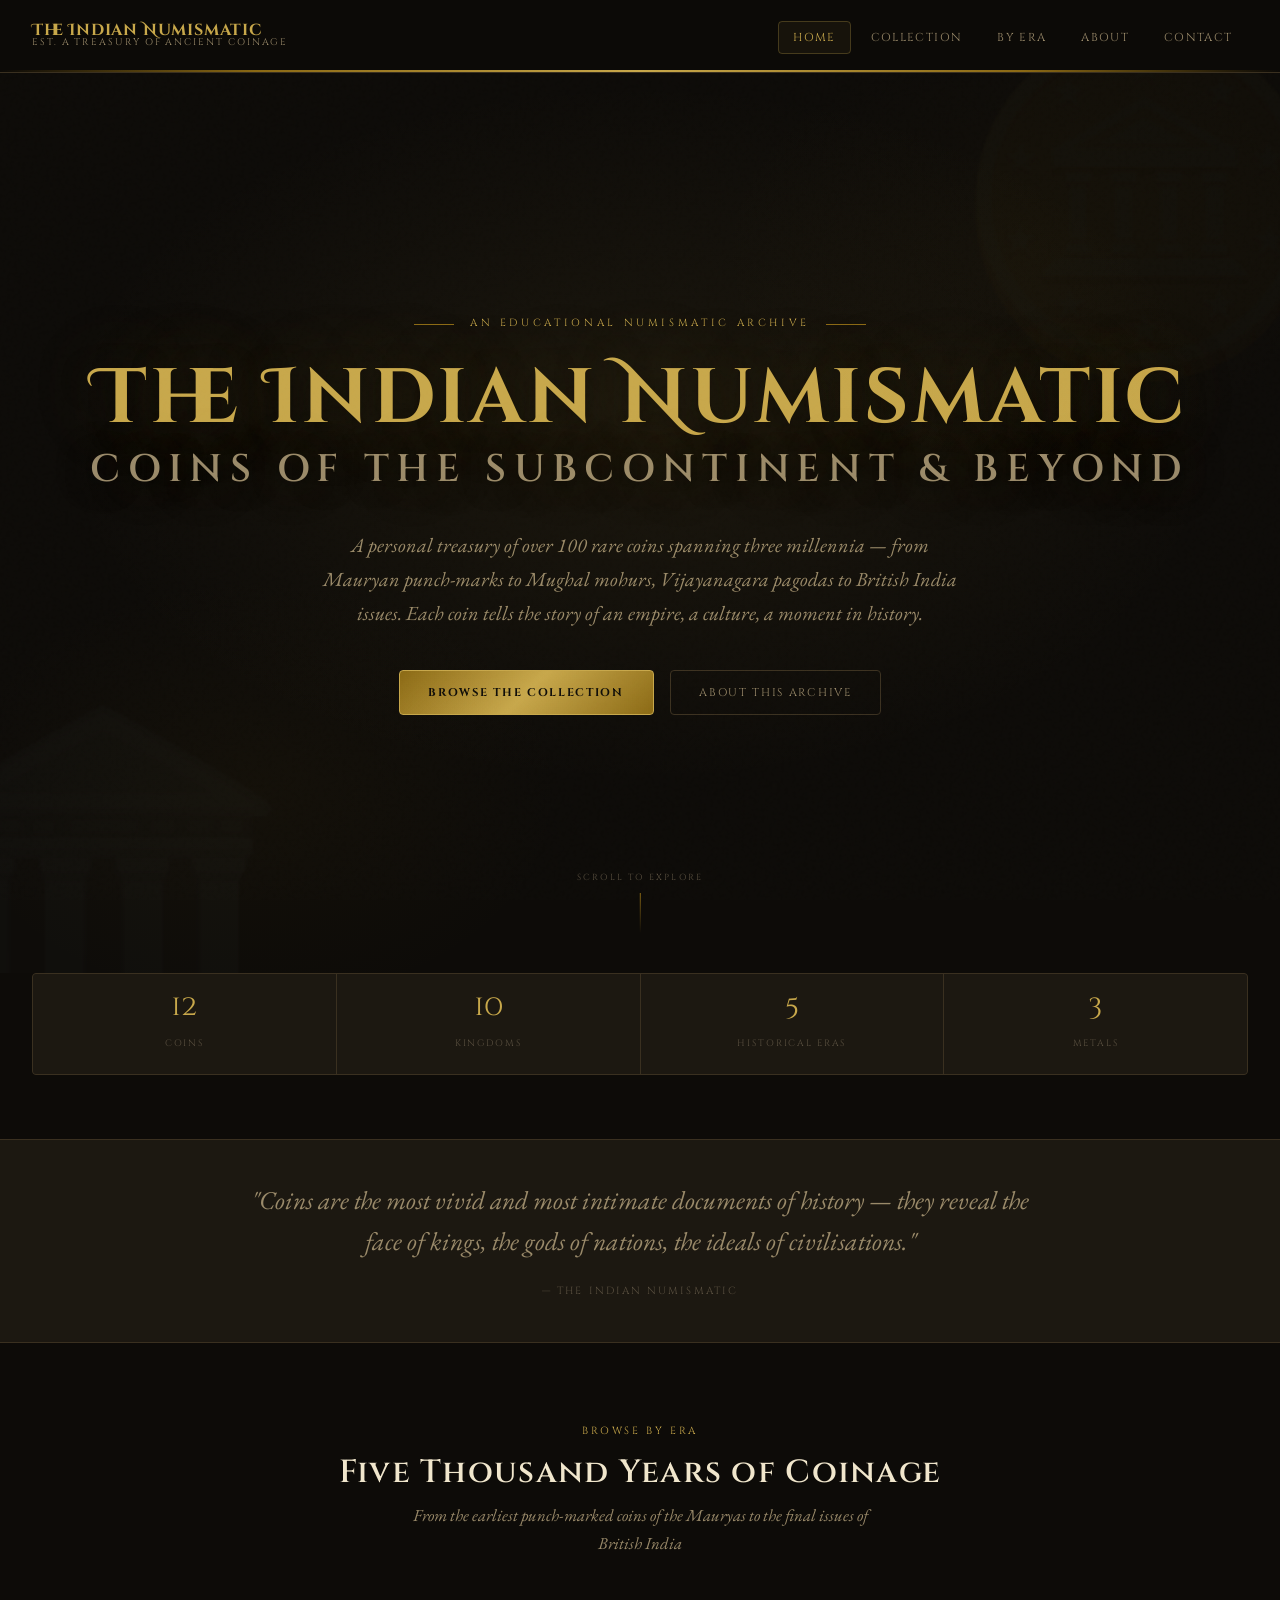
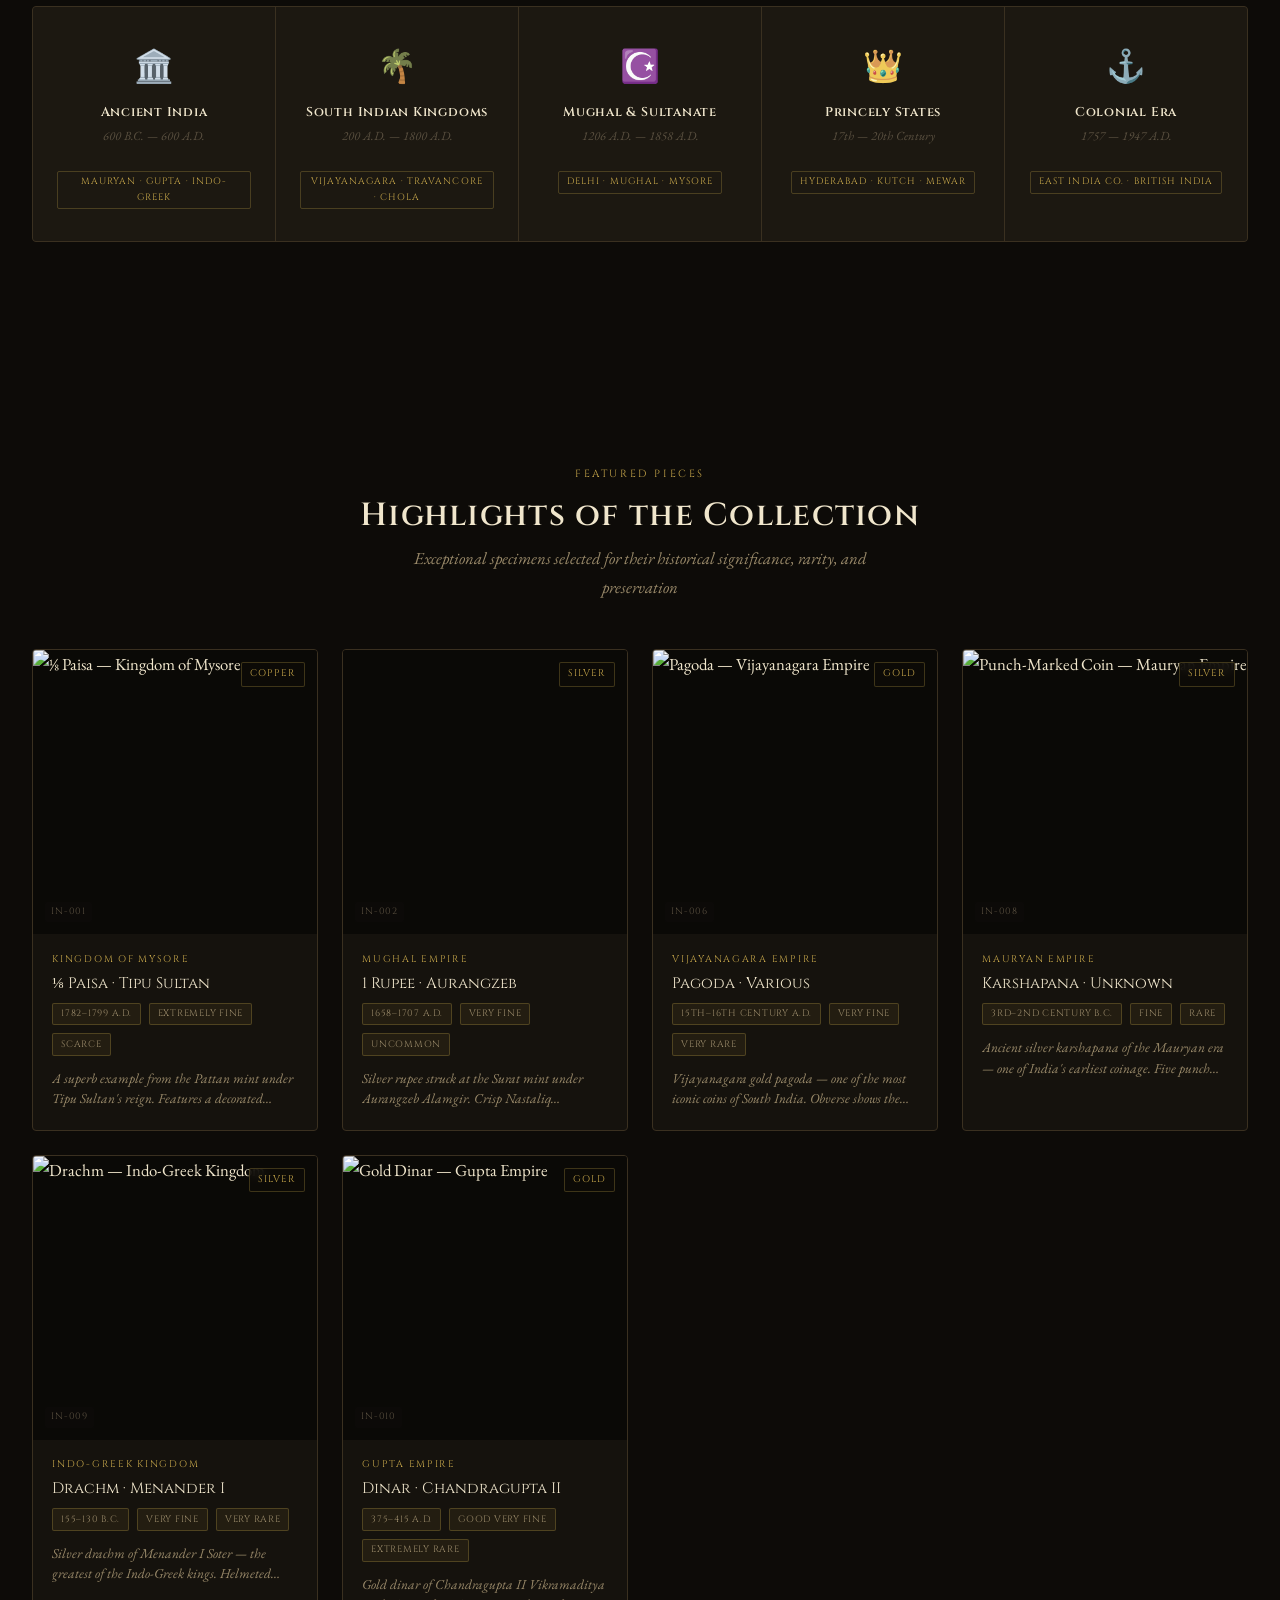
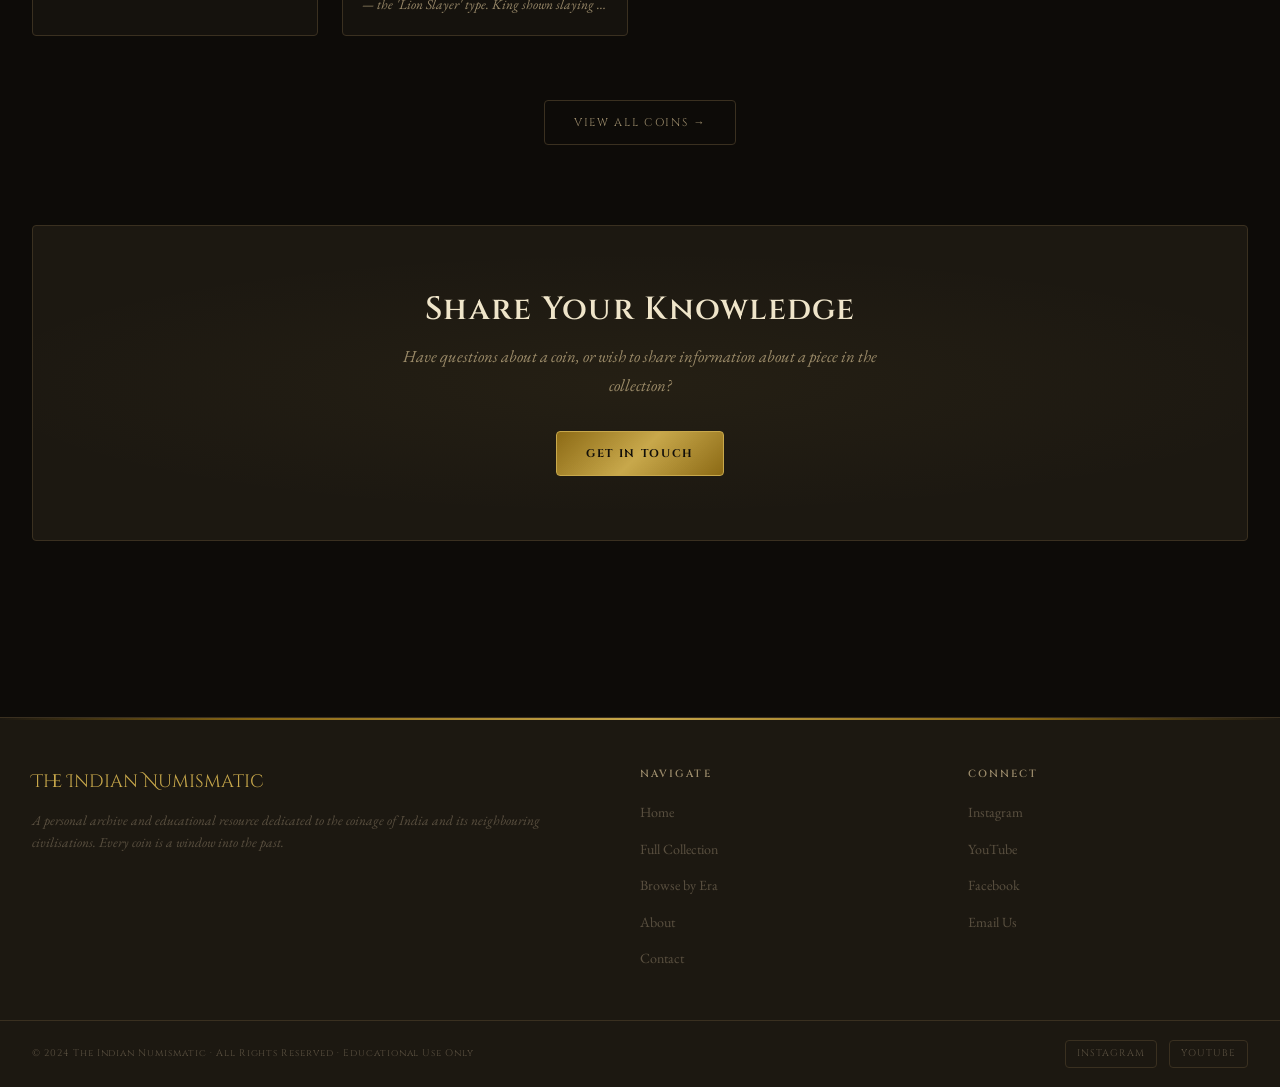
==== index.html @ 9e0f8658 "Add files via upload" ====
<!DOCTYPE html>
<html lang="en">
<head>
  <meta charset="UTF-8">
  <meta name="viewport" content="width=device-width, initial-scale=1.0">
  <title>The Indian Numismatic — A Treasury of Ancient Coins</title>
  <meta name="description" content="An educational archive of over 100 rare and historical coins from India and beyond — spanning Ancient, Medieval and Colonial eras.">
  <link rel="preconnect" href="https://fonts.googleapis.com">
  <link rel="preconnect" href="https://fonts.gstatic.com" crossorigin>
  <link rel="stylesheet" href="style.css">
  <style>
    /* ── Hero ── */
    .hero {
      min-height: 100vh;
      display: flex;
      flex-direction: column;
      align-items: center;
      justify-content: center;
      text-align: center;
      padding: 5rem 2rem 6rem;
      position: relative;
      overflow: hidden;
    }

    .hero-bg {
      position: absolute;
      inset: 0;
      background:
        radial-gradient(ellipse 70% 60% at 50% 40%, rgba(200,168,75,0.07) 0%, transparent 65%),
        radial-gradient(ellipse 40% 40% at 20% 80%, rgba(139,105,20,0.05) 0%, transparent 60%),
        radial-gradient(ellipse 40% 40% at 80% 20%, rgba(139,105,20,0.04) 0%, transparent 60%);
      pointer-events: none;
    }

    .hero-ornament {
      font-size: 3rem;
      margin-bottom: 1.5rem;
      opacity: 0.4;
      animation: glow-pulse 4s ease infinite;
    }

    .hero-eyebrow {
      font-family: 'Cinzel', serif;
      font-size: 0.65rem;
      letter-spacing: 0.35em;
      text-transform: uppercase;
      color: var(--gold);
      margin-bottom: 1.5rem;
      display: flex;
      align-items: center;
      gap: 1rem;
    }

    .hero-eyebrow::before, .hero-eyebrow::after {
      content: '';
      width: 40px;
      height: 1px;
      background: var(--gold-dark);
    }

    .hero h1 {
      font-family: 'Cinzel Decorative', serif;
      font-size: clamp(2.4rem, 6vw, 5rem);
      color: var(--gold);
      text-shadow: 0 0 80px rgba(200,168,75,0.25), 0 4px 24px rgba(0,0,0,0.8);
      margin-bottom: 0.25rem;
      animation: glow-pulse 6s ease infinite;
      line-height: 1.1;
    }

    .hero h1 span {
      display: block;
      font-size: 0.5em;
      color: var(--text-muted);
      font-family: 'Cinzel', serif;
      letter-spacing: 0.2em;
      text-transform: uppercase;
      margin-top: 0.5rem;
    }

    .hero-desc {
      font-family: 'EB Garamond', serif;
      font-size: clamp(1rem, 2vw, 1.25rem);
      font-style: italic;
      color: var(--text-muted);
      max-width: 640px;
      margin: 2rem auto;
      line-height: 1.7;
    }

    .hero-actions {
      display: flex;
      gap: 1rem;
      flex-wrap: wrap;
      justify-content: center;
      margin-top: 0.5rem;
    }

    .hero-scroll {
      position: absolute;
      bottom: 2.5rem;
      left: 50%;
      transform: translateX(-50%);
      display: flex;
      flex-direction: column;
      align-items: center;
      gap: 0.5rem;
      cursor: pointer;
    }

    .hero-scroll span {
      font-family: 'Cinzel', serif;
      font-size: 0.55rem;
      letter-spacing: 0.25em;
      text-transform: uppercase;
      color: var(--text-dim);
    }

    .scroll-line {
      width: 1px;
      height: 40px;
      background: linear-gradient(180deg, var(--gold-dark), transparent);
      animation: scroll-pulse 2s ease infinite;
    }

    @keyframes scroll-pulse {
      0%, 100% { opacity: 0.3; transform: scaleY(0.8); }
      50% { opacity: 1; transform: scaleY(1); }
    }

    /* ── Quote Banner ── */
    .quote-banner {
      background: var(--bg-panel);
      border-top: 1px solid var(--border);
      border-bottom: 1px solid var(--border);
      padding: 2.5rem 2rem;
      text-align: center;
    }

    .quote-text {
      font-family: 'EB Garamond', serif;
      font-size: clamp(1.1rem, 2.5vw, 1.6rem);
      font-style: italic;
      color: var(--text-muted);
      max-width: 800px;
      margin: 0 auto 0.75rem;
      line-height: 1.6;
    }

    .quote-attr {
      font-family: 'Cinzel', serif;
      font-size: 0.65rem;
      letter-spacing: 0.2em;
      text-transform: uppercase;
      color: var(--text-dim);
    }

    /* ── Era Showcase ── */
    .era-grid {
      display: grid;
      grid-template-columns: repeat(auto-fill, minmax(220px, 1fr));
      gap: 1px;
      background: var(--border);
      border: 1px solid var(--border);
      border-radius: var(--radius);
      overflow: hidden;
      margin-bottom: 4rem;
    }

    .era-card {
      background: var(--bg-panel);
      padding: 2rem 1.5rem;
      text-align: center;
      cursor: pointer;
      transition: background var(--transition);
      text-decoration: none;
      display: block;
    }

    .era-card:hover { background: var(--bg-hover); }

    .era-icon {
      font-size: 2rem;
      display: block;
      margin-bottom: 0.75rem;
      filter: grayscale(0.3);
    }

    .era-card h3 {
      font-family: 'Cinzel', serif;
      font-size: 0.8rem;
      letter-spacing: 0.06em;
      color: var(--text-primary);
      margin-bottom: 0.25rem;
    }

    .era-card p {
      font-size: 0.78rem;
      color: var(--text-dim);
      font-style: italic;
    }

    .era-count {
      display: inline-block;
      margin-top: 0.75rem;
      font-family: 'Cinzel', serif;
      font-size: 0.58rem;
      letter-spacing: 0.12em;
      text-transform: uppercase;
      color: var(--gold);
      border: 1px solid var(--border-gold);
      padding: 0.15rem 0.5rem;
      border-radius: 2px;
    }

    /* ── Featured Section ── */
    .featured-section {
      padding: 5rem 0;
    }

    /* ── Call to Action ── */
    .cta-section {
      background: var(--bg-panel);
      border: 1px solid var(--border);
      border-radius: var(--radius);
      padding: 4rem 3rem;
      text-align: center;
      position: relative;
      overflow: hidden;
      margin-bottom: 1rem;
    }

    .cta-section::before {
      content: '';
      position: absolute;
      inset: 0;
      background: radial-gradient(ellipse 80% 60% at 50% 50%, rgba(200,168,75,0.05) 0%, transparent 70%);
      pointer-events: none;
    }

    .cta-section h2 {
      font-family: 'Cinzel', serif;
      font-size: clamp(1.3rem, 3vw, 2rem);
      color: var(--text-primary);
      margin-bottom: 0.75rem;
    }

    .cta-section p {
      color: var(--text-muted);
      font-style: italic;
      max-width: 500px;
      margin: 0 auto 2rem;
    }

    /* ── Background coin watermarks ── */
    .watermark-coin {
      position: absolute;
      font-size: 20rem;
      opacity: 0.015;
      pointer-events: none;
      user-select: none;
      line-height: 1;
    }
  </style>
</head>
<body>

<!-- ── HEADER ── -->
<header class="site-header">
  <nav class="nav-wrapper">
    <a href="index.html" class="nav-logo">
      <span class="logo-main">The Indian Numismatic</span>
      <span class="logo-sub">Est. A Treasury of Ancient Coinage</span>
    </a>
    <ul class="nav-links">
      <li><a href="index.html" class="active">Home</a></li>
      <li><a href="collection.html">Collection</a></li>
      <li><a href="eras.html">By Era</a></li>
      <li><a href="about.html">About</a></li>
      <li><a href="contact.html">Contact</a></li>
    </ul>
    <button class="hamburger" aria-label="Menu">
      <span></span><span></span><span></span>
    </button>
  </nav>
  <div class="gold-rule-thick"></div>
</header>

<!-- ── HERO ── -->
<section class="hero" id="home">
  <div class="hero-bg"></div>
  <span class="watermark-coin" style="top:-2rem;right:-4rem;">🪙</span>
  <span class="watermark-coin" style="bottom:-4rem;left:-6rem;">🏛️</span>

  <div class="hero-eyebrow">An Educational Numismatic Archive</div>
  <h1>
    The Indian Numismatic
    <span>Coins of the Subcontinent & Beyond</span>
  </h1>

  <p class="hero-desc">
    A personal treasury of over 100 rare coins spanning three millennia — from Mauryan
    punch-marks to Mughal mohurs, Vijayanagara pagodas to British India issues.
    Each coin tells the story of an empire, a culture, a moment in history.
  </p>

  <div class="hero-actions">
    <a href="collection.html" class="btn btn-gold">Browse the Collection</a>
    <a href="about.html" class="btn btn-outline">About This Archive</a>
  </div>

  <div class="hero-scroll" onclick="document.getElementById('stats-section').scrollIntoView({behavior:'smooth'})">
    <span>Scroll to Explore</span>
    <div class="scroll-line"></div>
  </div>
</section>

<!-- ── STATS ── -->
<section id="stats-section" style="padding:0 2rem;max-width:1400px;margin:0 auto;">
  <div class="stats-bar">
    <div class="stat-item">
      <span class="stat-number" id="stat-total">100</span>
      <span class="stat-label">Coins</span>
    </div>
    <div class="stat-item">
      <span class="stat-number" id="stat-kingdoms">20</span>
      <span class="stat-label">Kingdoms</span>
    </div>
    <div class="stat-item">
      <span class="stat-number" id="stat-eras">5</span>
      <span class="stat-label">Historical Eras</span>
    </div>
    <div class="stat-item">
      <span class="stat-number" id="stat-metals">4</span>
      <span class="stat-label">Metals</span>
    </div>
  </div>
</section>

<!-- ── QUOTE ── -->
<div class="quote-banner" style="margin-top:4rem;">
  <p class="quote-text">
    "Coins are the most vivid and most intimate documents of history —
    they reveal the face of kings, the gods of nations, the ideals of civilisations."
  </p>
  <span class="quote-attr">— The Indian Numismatic</span>
</div>

<!-- ── ERA SHOWCASE ── -->
<section style="padding:5rem 0;">
  <div class="container">
    <div class="section-header">
      <span class="section-label">Browse by Era</span>
      <h2>Five Thousand Years of Coinage</h2>
      <p>From the earliest punch-marked coins of the Mauryas to the final issues of British India</p>
    </div>
    <div class="era-grid">
      <a href="collection.html?era=Ancient+India" class="era-card">
        <span class="era-icon">🏛️</span>
        <h3>Ancient India</h3>
        <p>600 B.C. — 600 A.D.</p>
        <span class="era-count">Mauryan · Gupta · Indo-Greek</span>
      </a>
      <a href="collection.html?era=South+Indian+Kingdoms" class="era-card">
        <span class="era-icon">🌴</span>
        <h3>South Indian Kingdoms</h3>
        <p>200 A.D. — 1800 A.D.</p>
        <span class="era-count">Vijayanagara · Travancore · Chola</span>
      </a>
      <a href="collection.html?era=Mughal+%26+Sultanate" class="era-card">
        <span class="era-icon">☪️</span>
        <h3>Mughal & Sultanate</h3>
        <p>1206 A.D. — 1858 A.D.</p>
        <span class="era-count">Delhi · Mughal · Mysore</span>
      </a>
      <a href="collection.html?era=Princely+States" class="era-card">
        <span class="era-icon">👑</span>
        <h3>Princely States</h3>
        <p>17th — 20th Century</p>
        <span class="era-count">Hyderabad · Kutch · Mewar</span>
      </a>
      <a href="collection.html?era=Colonial+Era" class="era-card">
        <span class="era-icon">⚓</span>
        <h3>Colonial Era</h3>
        <p>1757 — 1947 A.D.</p>
        <span class="era-count">East India Co. · British India</span>
      </a>
    </div>
  </div>
</section>

<!-- ── FEATURED COINS ── -->
<section class="featured-section">
  <div class="container">
    <div class="section-header">
      <span class="section-label">Featured Pieces</span>
      <h2>Highlights of the Collection</h2>
      <p>Exceptional specimens selected for their historical significance, rarity, and preservation</p>
    </div>
    <div class="coins-grid" id="featured-grid">
      <!-- Populated by JS -->
    </div>
    <div style="text-align:center;margin-top:1rem;">
      <a href="collection.html" class="btn btn-outline">View All Coins →</a>
    </div>
  </div>
</section>

<!-- ── CTA ── -->
<section style="padding:0 2rem 4rem;max-width:1400px;margin:0 auto;">
  <div class="cta-section">
    <h2>Share Your Knowledge</h2>
    <p>Have questions about a coin, or wish to share information about a piece in the collection?</p>
    <a href="contact.html" class="btn btn-gold">Get in Touch</a>
  </div>
</section>

<!-- ── MODAL ── -->
<div class="modal-overlay" id="coin-modal" role="dialog" aria-modal="true">
  <div class="modal">
    <div class="modal-images">
      <button class="modal-close" aria-label="Close">&times;</button>
      <img class="modal-main-image" src="" alt="" loading="lazy">
      <div class="modal-thumbs"></div>
    </div>
    <div class="modal-content">
      <p class="modal-kingdom"></p>
      <h2 class="modal-title"></h2>
      <div class="coin-specs"></div>
      <p class="modal-desc"></p>
      <p class="modal-catalog-id" style="font-family:'Cinzel',serif;font-size:0.6rem;letter-spacing:0.15em;color:var(--text-dim);margin-top:1rem;"></p>
    </div>
  </div>
</div>

<!-- ── FOOTER ── -->
<footer class="site-footer">
  <div class="gold-rule-thick"></div>
  <div class="footer-inner">
    <div class="footer-brand">
      <span class="footer-logo">The Indian Numismatic</span>
      <p>A personal archive and educational resource dedicated to the coinage of India and its neighbouring civilisations. Every coin is a window into the past.</p>
    </div>
    <div class="footer-col">
      <h4>Navigate</h4>
      <ul>
        <li><a href="index.html">Home</a></li>
        <li><a href="collection.html">Full Collection</a></li>
        <li><a href="eras.html">Browse by Era</a></li>
        <li><a href="about.html">About</a></li>
        <li><a href="contact.html">Contact</a></li>
      </ul>
    </div>
    <div class="footer-col">
      <h4>Connect</h4>
      <ul>
        <li><a href="#">Instagram</a></li>
        <li><a href="#">YouTube</a></li>
        <li><a href="#">Facebook</a></li>
        <li><a href="contact.html">Email Us</a></li>
      </ul>
    </div>
  </div>
  <div class="footer-bottom">
    <p>© 2024 The Indian Numismatic · All Rights Reserved · Educational Use Only</p>
    <div class="footer-social">
      <a href="#" class="social-link">Instagram</a>
      <a href="#" class="social-link">YouTube</a>
    </div>
  </div>
</footer>

<script src="script.js"></script>
</body>
</html>
---- style.css ----
/* ============================================================
   THE INDIAN NUMISMATIC — Global Stylesheet
   Aesthetic: Dark museum / antiquarian / archival gold
   ============================================================ */

@import url('https://fonts.googleapis.com/css2?family=Cinzel+Decorative:wght@400;700;900&family=Cinzel:wght@400;500;600;700&family=EB+Garamond:ital,wght@0,400;0,500;0,600;1,400;1,500&display=swap');

/* ── CSS Variables ── */
:root {
  --gold:        #c8a84b;
  --gold-light:  #e8c97a;
  --gold-dark:   #8b6914;
  --bg-deep:     #0d0b08;
  --bg-card:     #15120d;
  --bg-panel:    #1c1811;
  --bg-hover:    #231f16;
  --border:      #3a3020;
  --border-gold: #c8a84b44;
  --text-primary:#f0e6cc;
  --text-muted:  #9a8a6a;
  --text-dim:    #5a5040;
  --accent-red:  #8b2020;
  --accent-teal: #1a5c5c;
  --shadow-gold: 0 0 40px #c8a84b22;
  --radius:      4px;
  --transition:  0.35s cubic-bezier(0.4, 0, 0.2, 1);
}

/* ── Reset ── */
*, *::before, *::after { box-sizing: border-box; margin: 0; padding: 0; }

html { scroll-behavior: smooth; font-size: 16px; }

body {
  background: var(--bg-deep);
  color: var(--text-primary);
  font-family: 'EB Garamond', Georgia, serif;
  font-size: 1.05rem;
  line-height: 1.7;
  min-height: 100vh;
  overflow-x: hidden;
}

/* Noise texture overlay */
body::before {
  content: '';
  position: fixed;
  inset: 0;
  background-image: url("data:image/svg+xml,%3Csvg viewBox='0 0 256 256' xmlns='http://www.w3.org/2000/svg'%3E%3Cfilter id='noise'%3E%3CfeTurbulence type='fractalNoise' baseFrequency='0.9' numOctaves='4' stitchTiles='stitch'/%3E%3C/filter%3E%3Crect width='100%25' height='100%25' filter='url(%23noise)' opacity='0.04'/%3E%3C/svg%3E");
  pointer-events: none;
  z-index: 1;
  opacity: 0.4;
}

/* ── Typography ── */
h1, h2, h3, h4 {
  font-family: 'Cinzel', serif;
  font-weight: 600;
  letter-spacing: 0.04em;
  line-height: 1.25;
}

.display-title {
  font-family: 'Cinzel Decorative', serif;
  font-weight: 700;
}

a {
  color: var(--gold);
  text-decoration: none;
  transition: color var(--transition);
}
a:hover { color: var(--gold-light); }

p { margin-bottom: 1em; }
p:last-child { margin-bottom: 0; }

em { font-style: italic; color: var(--text-muted); }

/* ── Gold Divider ── */
.gold-rule {
  border: none;
  height: 1px;
  background: linear-gradient(90deg, transparent, var(--gold), transparent);
  margin: 2rem 0;
  opacity: 0.5;
}

.gold-rule-thick {
  border: none;
  height: 2px;
  background: linear-gradient(90deg, transparent 0%, var(--gold-dark) 20%, var(--gold) 50%, var(--gold-dark) 80%, transparent 100%);
  margin: 0;
}

/* ── Navigation ── */
.site-header {
  position: sticky;
  top: 0;
  z-index: 1000;
  background: rgba(13, 11, 8, 0.98);
  border-bottom: 1px solid var(--border);
}

.nav-wrapper {
  max-width: 1400px;
  margin: 0 auto;
  padding: 0 2rem;
  display: flex;
  align-items: center;
  justify-content: space-between;
  height: 70px;
}

.nav-logo {
  display: flex;
  flex-direction: column;
  line-height: 1;
}

.nav-logo .logo-main {
  font-family: 'Cinzel Decorative', serif;
  font-size: 1rem;
  font-weight: 700;
  color: var(--gold);
  letter-spacing: 0.05em;
}

.nav-logo .logo-sub {
  font-family: 'Cinzel', serif;
  font-size: 0.6rem;
  color: var(--text-muted);
  letter-spacing: 0.2em;
  text-transform: uppercase;
}

.nav-links {
  display: flex;
  align-items: center;
  gap: 0.25rem;
  list-style: none;
}

.nav-links a {
  font-family: 'Cinzel', serif;
  font-size: 0.72rem;
  letter-spacing: 0.12em;
  text-transform: uppercase;
  color: var(--text-muted);
  padding: 0.5rem 0.9rem;
  border: 1px solid transparent;
  border-radius: var(--radius);
  transition: all var(--transition);
  white-space: nowrap;
}

.nav-links a:hover,
.nav-links a.active {
  color: var(--gold);
  border-color: var(--border-gold);
  background: rgba(200, 168, 75, 0.06);
}

.nav-coin-icon {
  font-size: 1.4rem;
  opacity: 0.6;
}

.hamburger {
  display: none;
  flex-direction: column;
  justify-content: center;
  align-items: center;
  gap: 5px;
  cursor: pointer;
  padding: 10px;
  width: 44px;
  height: 44px;
  border: 1px solid var(--border);
  border-radius: var(--radius);
  background: transparent;
  transition: border-color var(--transition), background var(--transition);
  flex-shrink: 0;
  -webkit-tap-highlight-color: transparent;
}
.hamburger:hover {
  border-color: var(--gold-dark);
  background: rgba(200,168,75,0.06);
}
.hamburger span {
  display: block;
  width: 20px;
  height: 2px;
  background: var(--gold);
  border-radius: 2px;
  transition: transform 0.35s ease, opacity 0.25s ease, width 0.3s ease;
  transform-origin: center;
}
/* Animated X state */
.hamburger.open span:nth-child(1) {
  transform: translateY(7px) rotate(45deg);
}
.hamburger.open span:nth-child(2) {
  opacity: 0;
  width: 0;
}
.hamburger.open span:nth-child(3) {
  transform: translateY(-7px) rotate(-45deg);
}

/* ── Page Hero ── */
.page-hero {
  padding: 5rem 2rem 4rem;
  text-align: center;
  position: relative;
  overflow: hidden;
}

.page-hero::before {
  content: '';
  position: absolute;
  inset: 0;
  background: radial-gradient(ellipse 60% 80% at 50% 0%, rgba(200,168,75,0.08) 0%, transparent 70%);
  pointer-events: none;
}

.page-hero h1 {
  font-family: 'Cinzel Decorative', serif;
  font-size: clamp(1.8rem, 4vw, 3.2rem);
  color: var(--gold);
  text-shadow: 0 0 60px rgba(200,168,75,0.3);
  margin-bottom: 0.75rem;
}

.page-hero .subtitle {
  font-family: 'EB Garamond', serif;
  font-size: 1.1rem;
  font-style: italic;
  color: var(--text-muted);
  max-width: 600px;
  margin: 0 auto;
}

.breadcrumb {
  font-family: 'Cinzel', serif;
  font-size: 0.68rem;
  letter-spacing: 0.15em;
  text-transform: uppercase;
  color: var(--text-dim);
  margin-bottom: 1.5rem;
}
.breadcrumb a { color: var(--text-dim); }
.breadcrumb a:hover { color: var(--gold); }
.breadcrumb span { color: var(--gold); }

/* ── Container ── */
.container {
  max-width: 1400px;
  margin: 0 auto;
  padding: 0 2rem;
}

.container-narrow {
  max-width: 900px;
  margin: 0 auto;
  padding: 0 2rem;
}

/* ── Section Titles ── */
.section-header {
  text-align: center;
  margin-bottom: 3rem;
}

.section-header h2 {
  font-family: 'Cinzel', serif;
  font-size: clamp(1.3rem, 2.5vw, 2rem);
  color: var(--text-primary);
  margin-bottom: 0.5rem;
}

.section-header .section-label {
  font-family: 'Cinzel', serif;
  font-size: 0.65rem;
  letter-spacing: 0.25em;
  text-transform: uppercase;
  color: var(--gold);
  display: block;
  margin-bottom: 0.75rem;
}

.section-header p {
  color: var(--text-muted);
  font-style: italic;
  max-width: 500px;
  margin: 0 auto;
}

/* ── Coin Cards ── */
.coins-grid {
  display: grid;
  grid-template-columns: repeat(auto-fill, minmax(280px, 1fr));
  gap: 1.5rem;
  margin-bottom: 4rem;
}

.coin-card {
  background: var(--bg-card);
  border: 1px solid var(--border);
  border-radius: var(--radius);
  overflow: hidden;
  transition: all var(--transition);
  cursor: pointer;
  position: relative;
}

.coin-card::before {
  content: '';
  position: absolute;
  inset: 0;
  border-radius: var(--radius);
  background: linear-gradient(135deg, rgba(200,168,75,0.05) 0%, transparent 60%);
  opacity: 0;
  transition: opacity var(--transition);
  pointer-events: none;
  z-index: 1;
}

.coin-card:hover {
  border-color: var(--gold-dark);
  box-shadow: var(--shadow-gold), 0 8px 32px rgba(0,0,0,0.6);
  transform: translateY(-4px);
}

.coin-card:hover::before { opacity: 1; }

.coin-card-image {
  position: relative;
  aspect-ratio: 1;
  overflow: hidden;
  background: #0a0906;
}

.coin-card-image img {
  width: 100%;
  height: 100%;
  object-fit: cover;
  transition: transform 0.5s ease;
  display: block;
}

.coin-card:hover .coin-card-image img {
  transform: scale(1.06);
}

.coin-card-badge {
  position: absolute;
  top: 0.75rem;
  right: 0.75rem;
  background: rgba(13,11,8,0.85);
  border: 1px solid var(--border-gold);
  color: var(--gold);
  font-family: 'Cinzel', serif;
  font-size: 0.6rem;
  letter-spacing: 0.1em;
  text-transform: uppercase;
  padding: 0.2rem 0.5rem;
  border-radius: 2px;
  backdrop-filter: blur(4px);
}

.coin-card-id {
  position: absolute;
  bottom: 0.75rem;
  left: 0.75rem;
  background: rgba(13,11,8,0.75);
  color: var(--text-dim);
  font-family: 'Cinzel', serif;
  font-size: 0.58rem;
  letter-spacing: 0.08em;
  padding: 0.15rem 0.4rem;
  border-radius: 2px;
}

.coin-card-body {
  padding: 1.1rem 1.2rem 1.3rem;
}

.coin-card-kingdom {
  font-family: 'Cinzel', serif;
  font-size: 0.6rem;
  letter-spacing: 0.18em;
  text-transform: uppercase;
  color: var(--gold);
  display: block;
  margin-bottom: 0.35rem;
}

.coin-card-name {
  font-family: 'Cinzel', serif;
  font-size: 0.95rem;
  color: var(--text-primary);
  margin-bottom: 0.6rem;
  line-height: 1.3;
}

.coin-card-meta {
  display: flex;
  gap: 0.5rem;
  flex-wrap: wrap;
  margin-bottom: 0.75rem;
}

.meta-tag {
  font-family: 'Cinzel', serif;
  font-size: 0.58rem;
  letter-spacing: 0.08em;
  text-transform: uppercase;
  background: rgba(200,168,75,0.08);
  border: 1px solid var(--border-gold);
  color: var(--text-muted);
  padding: 0.15rem 0.5rem;
  border-radius: 2px;
}

.coin-card-desc {
  font-size: 0.85rem;
  color: var(--text-muted);
  font-style: italic;
  line-height: 1.5;
  display: -webkit-box;
  -webkit-line-clamp: 2;
  -webkit-box-orient: vertical;
  overflow: hidden;
}

/* ── Buttons ── */
.btn {
  display: inline-flex;
  align-items: center;
  gap: 0.5rem;
  font-family: 'Cinzel', serif;
  font-size: 0.7rem;
  letter-spacing: 0.15em;
  text-transform: uppercase;
  padding: 0.75rem 1.8rem;
  border-radius: var(--radius);
  border: 1px solid;
  cursor: pointer;
  transition: all var(--transition);
  text-decoration: none;
}

.btn-gold {
  background: linear-gradient(135deg, var(--gold-dark) 0%, var(--gold) 50%, var(--gold-dark) 100%);
  border-color: var(--gold);
  color: var(--bg-deep);
  font-weight: 700;
}
.btn-gold:hover {
  background: linear-gradient(135deg, var(--gold) 0%, var(--gold-light) 50%, var(--gold) 100%);
  color: var(--bg-deep);
  box-shadow: 0 0 24px rgba(200,168,75,0.4);
  transform: translateY(-1px);
}

.btn-outline {
  background: transparent;
  border-color: var(--border);
  color: var(--text-muted);
}
.btn-outline:hover {
  border-color: var(--gold-dark);
  color: var(--gold);
  background: rgba(200,168,75,0.05);
}

.btn-ghost {
  background: transparent;
  border-color: transparent;
  color: var(--text-muted);
  padding: 0.5rem 1rem;
}
.btn-ghost:hover { color: var(--gold); }

/* ── Filter Bar ── */
.filter-bar {
  display: flex;
  gap: 0.75rem;
  flex-wrap: wrap;
  align-items: center;
  margin-bottom: 2.5rem;
  padding: 1.2rem 1.5rem;
  background: var(--bg-panel);
  border: 1px solid var(--border);
  border-radius: var(--radius);
}

.filter-bar label {
  font-family: 'Cinzel', serif;
  font-size: 0.65rem;
  letter-spacing: 0.15em;
  text-transform: uppercase;
  color: var(--text-dim);
  white-space: nowrap;
}

.filter-select {
  background: var(--bg-card);
  border: 1px solid var(--border);
  color: var(--text-muted);
  font-family: 'EB Garamond', serif;
  font-size: 0.9rem;
  padding: 0.4rem 0.8rem;
  border-radius: var(--radius);
  cursor: pointer;
  transition: border-color var(--transition);
  outline: none;
  min-width: 140px;
}
.filter-select:hover, .filter-select:focus { border-color: var(--gold-dark); color: var(--text-primary); }

.filter-input {
  background: var(--bg-card);
  border: 1px solid var(--border);
  color: var(--text-primary);
  font-family: 'EB Garamond', serif;
  font-size: 0.95rem;
  padding: 0.4rem 0.9rem;
  border-radius: var(--radius);
  outline: none;
  transition: border-color var(--transition);
  flex: 1;
  min-width: 180px;
}
.filter-input::placeholder { color: var(--text-dim); }
.filter-input:focus { border-color: var(--gold-dark); }

.filter-pill {
  font-family: 'Cinzel', serif;
  font-size: 0.62rem;
  letter-spacing: 0.1em;
  text-transform: uppercase;
  padding: 0.35rem 0.8rem;
  border: 1px solid var(--border);
  border-radius: 20px;
  color: var(--text-muted);
  background: transparent;
  cursor: pointer;
  transition: all var(--transition);
  white-space: nowrap;
}
.filter-pill:hover, .filter-pill.active {
  border-color: var(--gold);
  color: var(--gold);
  background: rgba(200,168,75,0.08);
}

/* ── Stats Bar ── */
.stats-bar {
  display: flex;
  gap: 1px;
  background: var(--border);
  border: 1px solid var(--border);
  border-radius: var(--radius);
  overflow: hidden;
  margin-bottom: 3rem;
}

.stat-item {
  flex: 1;
  padding: 1.2rem 1.5rem;
  text-align: center;
  background: var(--bg-panel);
  transition: background var(--transition);
}
.stat-item:hover { background: var(--bg-hover); }

.stat-number {
  font-family: 'Cinzel Decorative', serif;
  font-size: 1.8rem;
  color: var(--gold);
  display: block;
  line-height: 1;
  margin-bottom: 0.25rem;
}

.stat-label {
  font-family: 'Cinzel', serif;
  font-size: 0.58rem;
  letter-spacing: 0.2em;
  text-transform: uppercase;
  color: var(--text-dim);
}

/* ── Modal / Lightbox ── */
.modal-overlay {
  position: fixed;
  inset: 0;
  background: rgba(0,0,0,0.92);
  backdrop-filter: blur(8px);
  z-index: 2000;
  display: flex;
  align-items: center;
  justify-content: center;
  padding: 2rem;
  opacity: 0;
  visibility: hidden;
  transition: all var(--transition);
}

.modal-overlay.open {
  opacity: 1;
  visibility: visible;
}

.modal {
  background: var(--bg-panel);
  border: 1px solid var(--border);
  border-radius: var(--radius);
  max-width: 960px;
  width: 100%;
  max-height: 90vh;
  overflow-y: auto;
  display: grid;
  grid-template-columns: 1fr 1fr;
  box-shadow: 0 0 80px rgba(200,168,75,0.15), 0 32px 64px rgba(0,0,0,0.8);
  transform: scale(0.95) translateY(20px);
  transition: transform var(--transition);
}

.modal-overlay.open .modal {
  transform: scale(1) translateY(0);
}

.modal-images {
  background: #060504;
  padding: 2rem;
  display: flex;
  flex-direction: column;
  align-items: center;
  justify-content: center;
  gap: 1rem;
  position: relative;
}

.modal-main-image {
  width: 100%;
  aspect-ratio: 1;
  object-fit: contain;
  border-radius: 2px;
}

.modal-thumbs {
  display: flex;
  gap: 0.5rem;
}

.modal-thumb {
  width: 56px;
  height: 56px;
  object-fit: cover;
  border: 1px solid var(--border);
  border-radius: 2px;
  cursor: pointer;
  transition: border-color var(--transition);
  opacity: 0.6;
}
.modal-thumb:hover, .modal-thumb.active {
  border-color: var(--gold);
  opacity: 1;
}

.modal-content {
  padding: 2.5rem;
  overflow-y: auto;
}

.modal-close {
  position: absolute;
  top: 1rem;
  right: 1rem;
  width: 36px;
  height: 36px;
  background: rgba(200,168,75,0.1);
  border: 1px solid var(--border-gold);
  color: var(--gold);
  border-radius: 2px;
  cursor: pointer;
  font-size: 1.2rem;
  display: flex;
  align-items: center;
  justify-content: center;
  transition: all var(--transition);
  z-index: 10;
}
.modal-close:hover { background: rgba(200,168,75,0.2); }

.modal-kingdom {
  font-family: 'Cinzel', serif;
  font-size: 0.65rem;
  letter-spacing: 0.2em;
  text-transform: uppercase;
  color: var(--gold);
  margin-bottom: 0.5rem;
}

.modal-title {
  font-family: 'Cinzel', serif;
  font-size: 1.4rem;
  color: var(--text-primary);
  margin-bottom: 1.5rem;
  line-height: 1.3;
}

.coin-specs {
  display: grid;
  grid-template-columns: 1fr 1fr;
  gap: 0.75rem;
  margin-bottom: 1.5rem;
}

.spec-item {
  background: var(--bg-card);
  border: 1px solid var(--border);
  padding: 0.75rem;
  border-radius: var(--radius);
}

.spec-label {
  font-family: 'Cinzel', serif;
  font-size: 0.55rem;
  letter-spacing: 0.15em;
  text-transform: uppercase;
  color: var(--text-dim);
  display: block;
  margin-bottom: 0.2rem;
}

.spec-value {
  font-family: 'EB Garamond', serif;
  font-size: 0.9rem;
  color: var(--text-primary);
}

.modal-desc {
  font-style: italic;
  color: var(--text-muted);
  font-size: 0.95rem;
  padding-top: 1rem;
  border-top: 1px solid var(--border);
  line-height: 1.7;
}

/* ── Footer ── */
.site-footer {
  background: var(--bg-panel);
  border-top: 1px solid var(--border);
  margin-top: 6rem;
}

.footer-inner {
  max-width: 1400px;
  margin: 0 auto;
  padding: 3rem 2rem;
  display: grid;
  grid-template-columns: 2fr 1fr 1fr;
  gap: 3rem;
}

.footer-brand .footer-logo {
  font-family: 'Cinzel Decorative', serif;
  font-size: 1.1rem;
  color: var(--gold);
  display: block;
  margin-bottom: 0.75rem;
}

.footer-brand p {
  font-size: 0.85rem;
  color: var(--text-dim);
  font-style: italic;
  line-height: 1.6;
}

.footer-col h4 {
  font-family: 'Cinzel', serif;
  font-size: 0.65rem;
  letter-spacing: 0.2em;
  text-transform: uppercase;
  color: var(--text-muted);
  margin-bottom: 1rem;
}

.footer-col ul {
  list-style: none;
  display: flex;
  flex-direction: column;
  gap: 0.5rem;
}

.footer-col ul a {
  font-size: 0.88rem;
  color: var(--text-dim);
  transition: color var(--transition);
}
.footer-col ul a:hover { color: var(--gold); }

.footer-bottom {
  border-top: 1px solid var(--border);
  padding: 1.2rem 2rem;
  max-width: 1400px;
  margin: 0 auto;
  display: flex;
  align-items: center;
  justify-content: space-between;
  gap: 1rem;
  flex-wrap: wrap;
}

.footer-bottom p {
  font-family: 'Cinzel', serif;
  font-size: 0.6rem;
  letter-spacing: 0.1em;
  color: var(--text-dim);
  margin: 0;
}

.footer-social {
  display: flex;
  gap: 0.75rem;
}

.social-link {
  font-family: 'Cinzel', serif;
  font-size: 0.6rem;
  letter-spacing: 0.1em;
  text-transform: uppercase;
  color: var(--text-dim);
  padding: 0.3rem 0.7rem;
  border: 1px solid var(--border);
  border-radius: var(--radius);
  transition: all var(--transition);
}
.social-link:hover { border-color: var(--gold-dark); color: var(--gold); }

/* ── Pagination ── */
.pagination {
  display: flex;
  align-items: center;
  justify-content: center;
  gap: 0.5rem;
  margin: 3rem 0;
}

.page-btn {
  width: 38px;
  height: 38px;
  display: flex;
  align-items: center;
  justify-content: center;
  font-family: 'Cinzel', serif;
  font-size: 0.75rem;
  border: 1px solid var(--border);
  background: var(--bg-card);
  color: var(--text-muted);
  border-radius: var(--radius);
  cursor: pointer;
  transition: all var(--transition);
  text-decoration: none;
}
.page-btn:hover { border-color: var(--gold-dark); color: var(--gold); }
.page-btn.active { border-color: var(--gold); color: var(--gold); background: rgba(200,168,75,0.1); }

/* ── About Page ── */
.about-grid {
  display: grid;
  grid-template-columns: 3fr 2fr;
  gap: 4rem;
  align-items: start;
  margin: 3rem 0;
}

.about-content h2 {
  font-family: 'Cinzel', serif;
  color: var(--gold);
  font-size: 1.5rem;
  margin-bottom: 1rem;
}

.about-image-panel {
  background: var(--bg-card);
  border: 1px solid var(--border);
  padding: 1.5rem;
  border-radius: var(--radius);
  text-align: center;
  position: sticky;
  top: 90px;
}

.about-image-panel img {
  width: 100%;
  border-radius: 2px;
  display: block;
}

.about-image-panel .caption {
  font-size: 0.8rem;
  color: var(--text-dim);
  font-style: italic;
  margin-top: 0.75rem;
}

.timeline {
  position: relative;
  padding-left: 2rem;
  margin: 2rem 0;
}

.timeline::before {
  content: '';
  position: absolute;
  left: 0;
  top: 0;
  bottom: 0;
  width: 1px;
  background: linear-gradient(180deg, transparent, var(--gold-dark), transparent);
}

.timeline-item {
  position: relative;
  margin-bottom: 2rem;
}

.timeline-item::before {
  content: '';
  position: absolute;
  left: -2.35rem;
  top: 0.35rem;
  width: 8px;
  height: 8px;
  border: 1px solid var(--gold);
  border-radius: 50%;
  background: var(--bg-deep);
}

.timeline-era {
  font-family: 'Cinzel', serif;
  font-size: 0.65rem;
  letter-spacing: 0.15em;
  text-transform: uppercase;
  color: var(--gold);
  display: block;
  margin-bottom: 0.25rem;
}

.timeline-item h3 {
  font-size: 1rem;
  color: var(--text-primary);
  margin-bottom: 0.35rem;
}

.timeline-item p {
  font-size: 0.88rem;
  color: var(--text-muted);
}

/* ── Contact Page ── */
.contact-grid {
  display: grid;
  grid-template-columns: 2fr 1.2fr;
  gap: 3rem;
  margin: 3rem 0;
}

.contact-form {
  display: flex;
  flex-direction: column;
  gap: 1.25rem;
}

.form-group {
  display: flex;
  flex-direction: column;
  gap: 0.4rem;
}

.form-group label {
  font-family: 'Cinzel', serif;
  font-size: 0.65rem;
  letter-spacing: 0.15em;
  text-transform: uppercase;
  color: var(--text-muted);
}

.form-control {
  background: var(--bg-card);
  border: 1px solid var(--border);
  color: var(--text-primary);
  font-family: 'EB Garamond', serif;
  font-size: 1rem;
  padding: 0.75rem 1rem;
  border-radius: var(--radius);
  outline: none;
  transition: border-color var(--transition);
  width: 100%;
}
.form-control:focus { border-color: var(--gold-dark); }
.form-control::placeholder { color: var(--text-dim); }

textarea.form-control { resize: vertical; min-height: 140px; }

.contact-info-card {
  background: var(--bg-card);
  border: 1px solid var(--border);
  padding: 2rem;
  border-radius: var(--radius);
  height: fit-content;
}

.contact-info-card h3 {
  font-family: 'Cinzel', serif;
  font-size: 0.85rem;
  color: var(--gold);
  margin-bottom: 1.5rem;
  letter-spacing: 0.05em;
}

.contact-detail {
  display: flex;
  gap: 0.75rem;
  align-items: flex-start;
  margin-bottom: 1.25rem;
  padding-bottom: 1.25rem;
  border-bottom: 1px solid var(--border);
  font-size: 0.88rem;
}
.contact-detail:last-child { border-bottom: none; margin-bottom: 0; padding-bottom: 0; }

.contact-detail .icon {
  font-size: 1.1rem;
  flex-shrink: 0;
  margin-top: 0.1rem;
}

.contact-detail .detail-label {
  font-family: 'Cinzel', serif;
  font-size: 0.58rem;
  letter-spacing: 0.15em;
  text-transform: uppercase;
  color: var(--text-dim);
  display: block;
  margin-bottom: 0.15rem;
}

.contact-detail .detail-value {
  color: var(--text-muted);
  font-style: italic;
}

/* ── Era Section Headings ── */
.era-heading {
  display: flex;
  align-items: center;
  gap: 1.5rem;
  margin: 3rem 0 1.5rem;
}

.era-heading h3 {
  font-family: 'Cinzel', serif;
  font-size: 0.85rem;
  letter-spacing: 0.15em;
  text-transform: uppercase;
  color: var(--text-muted);
  white-space: nowrap;
}

.era-heading::before, .era-heading::after {
  content: '';
  flex: 1;
  height: 1px;
  background: linear-gradient(90deg, transparent, var(--border));
}
.era-heading::before { background: linear-gradient(90deg, var(--border), transparent); }

/* ── Scrollbar ── */
::-webkit-scrollbar { width: 6px; height: 6px; }
::-webkit-scrollbar-track { background: var(--bg-deep); }
::-webkit-scrollbar-thumb { background: var(--border); border-radius: 3px; }
::-webkit-scrollbar-thumb:hover { background: var(--gold-dark); }

/* ── Selection ── */
::selection { background: rgba(200,168,75,0.2); color: var(--gold-light); }

/* ── Animations ── */
@keyframes fadeInUp {
  from { opacity: 0; transform: translateY(24px); }
  to   { opacity: 1; transform: translateY(0); }
}

@keyframes shimmer {
  from { background-position: -200% center; }
  to   { background-position: 200% center; }
}

@keyframes glow-pulse {
  0%, 100% { text-shadow: 0 0 30px rgba(200,168,75,0.2); }
  50%       { text-shadow: 0 0 60px rgba(200,168,75,0.5); }
}

.animate-in {
  animation: fadeInUp 0.6s ease both;
}

.animate-delay-1 { animation-delay: 0.1s; }
.animate-delay-2 { animation-delay: 0.2s; }
.animate-delay-3 { animation-delay: 0.3s; }
.animate-delay-4 { animation-delay: 0.4s; }

/* ══════════════════════════════════════════
   RESPONSIVE
   ══════════════════════════════════════════ */

@media (max-width: 900px) {
  .footer-inner { grid-template-columns: 1fr 1fr; }
  .footer-inner > :first-child { grid-column: span 2; }
  .modal { grid-template-columns: 1fr; max-height: 95vh; }
  .modal-images { padding: 1.5rem; min-height: 280px; }
  .about-grid { grid-template-columns: 1fr; }
  .about-image-panel { position: static; }
  .contact-grid { grid-template-columns: 1fr; }
  .coin-specs { grid-template-columns: 1fr 1fr; }
}

/* ── Mobile nav drawer ── */
@media (max-width: 768px) {
  .hamburger {
    display: flex;
    position: relative;
    z-index: 10002;
  }

  .nav-links {
    position: fixed;
    top: 0;
    right: -100%;
    width: min(320px, 85vw);
    height: 100%;
    height: 100dvh;
    background: #1c1811;
    border-left: 1px solid var(--gold-dark);
    box-shadow: -12px 0 48px rgba(0,0,0,0.8);

    display: flex !important;
    flex-direction: column;
    align-items: stretch;
    justify-content: flex-start;
    gap: 0;
    padding: 0 0 2rem 0;
    margin: 0;
    list-style: none;
    z-index: 10001;

    visibility: hidden;
    opacity: 0;
    transition: right 0.4s cubic-bezier(0.4, 0, 0.2, 1),
                opacity 0.35s ease,
                visibility 0.4s;
    overflow-y: auto;
    -webkit-overflow-scrolling: touch;
    overscroll-behavior: contain;
  }

  .nav-links.open {
    right: 0;
    visibility: visible;
    opacity: 1;
  }

  .nav-links::before {
    content: 'Menu';
    display: block;
    font-family: 'Cinzel', serif;
    font-size: 0.7rem;
    letter-spacing: 0.25em;
    text-transform: uppercase;
    color: var(--gold);
    padding: 1.5rem 1.75rem 1rem;
    border-bottom: 1px solid var(--border);
    flex-shrink: 0;
  }

  .nav-links li {
    border-bottom: 1px solid var(--border);
  }
  .nav-links li:last-child {
    border-bottom: none;
  }

  .nav-links a {
    display: block;
    padding: 1.3rem 1.75rem;
    font-family: 'Cinzel', serif;
    font-size: 1rem;
    letter-spacing: 0.12em;
    text-transform: uppercase;
    color: #ffffff;
    text-shadow: 0 1px 2px rgba(0,0,0,0.5);
    border: none;
    border-radius: 0;
    background: transparent;
    transition: background 0.35s ease, color 0.35s ease, padding-left 0.35s ease;
    -webkit-tap-highlight-color: rgba(200,168,75,0.3);
    cursor: pointer;
    text-decoration: none;
    position: relative;
  }

  .nav-links a::after {
    content: '›';
    position: absolute;
    right: 1.75rem;
    top: 50%;
    transform: translateY(-50%);
    font-size: 1.3rem;
    color: var(--gold-dark);
    transition: color 0.35s ease, transform 0.35s ease;
    line-height: 1;
    pointer-events: none;
  }

  .nav-links a:hover,
  .nav-links a.active {
    background: rgba(200,168,75,0.12);
    color: var(--gold-light);
    padding-left: 2.1rem;
    border: none;
  }

  .nav-links a:hover::after,
  .nav-links a.active::after {
    color: var(--gold);
    transform: translateY(-50%) translateX(4px);
  }

  .nav-links a.active {
    border-left: 2px solid var(--gold);
  }

  .nav-backdrop {
    position: fixed;
    inset: 0;
    background: rgba(0,0,0,0.6);
    z-index: 10000;
    opacity: 0;
    visibility: hidden;
    transition: opacity 0.35s ease, visibility 0.35s;
    pointer-events: none;
  }
  .nav-backdrop.open {
    opacity: 1;
    visibility: visible;
    pointer-events: auto;
  }

  body.nav-open {
    overflow: hidden;
  }
}

/* ── Smaller phones ── */
@media (max-width: 480px) {
  .nav-wrapper { padding: 0 1rem; }
  .nav-logo .logo-main { font-size: 0.85rem; }

  .stats-bar { flex-wrap: wrap; }
  .stat-item { flex: 1 0 45%; }

  .footer-inner { grid-template-columns: 1fr; }
  .footer-inner > :first-child { grid-column: 1; }
  .filter-bar { flex-direction: column; align-items: stretch; }
  .coin-specs { grid-template-columns: 1fr; }
  .footer-bottom { flex-direction: column; text-align: center; }

  .coins-grid { grid-template-columns: repeat(auto-fill, minmax(240px, 1fr)); }
}
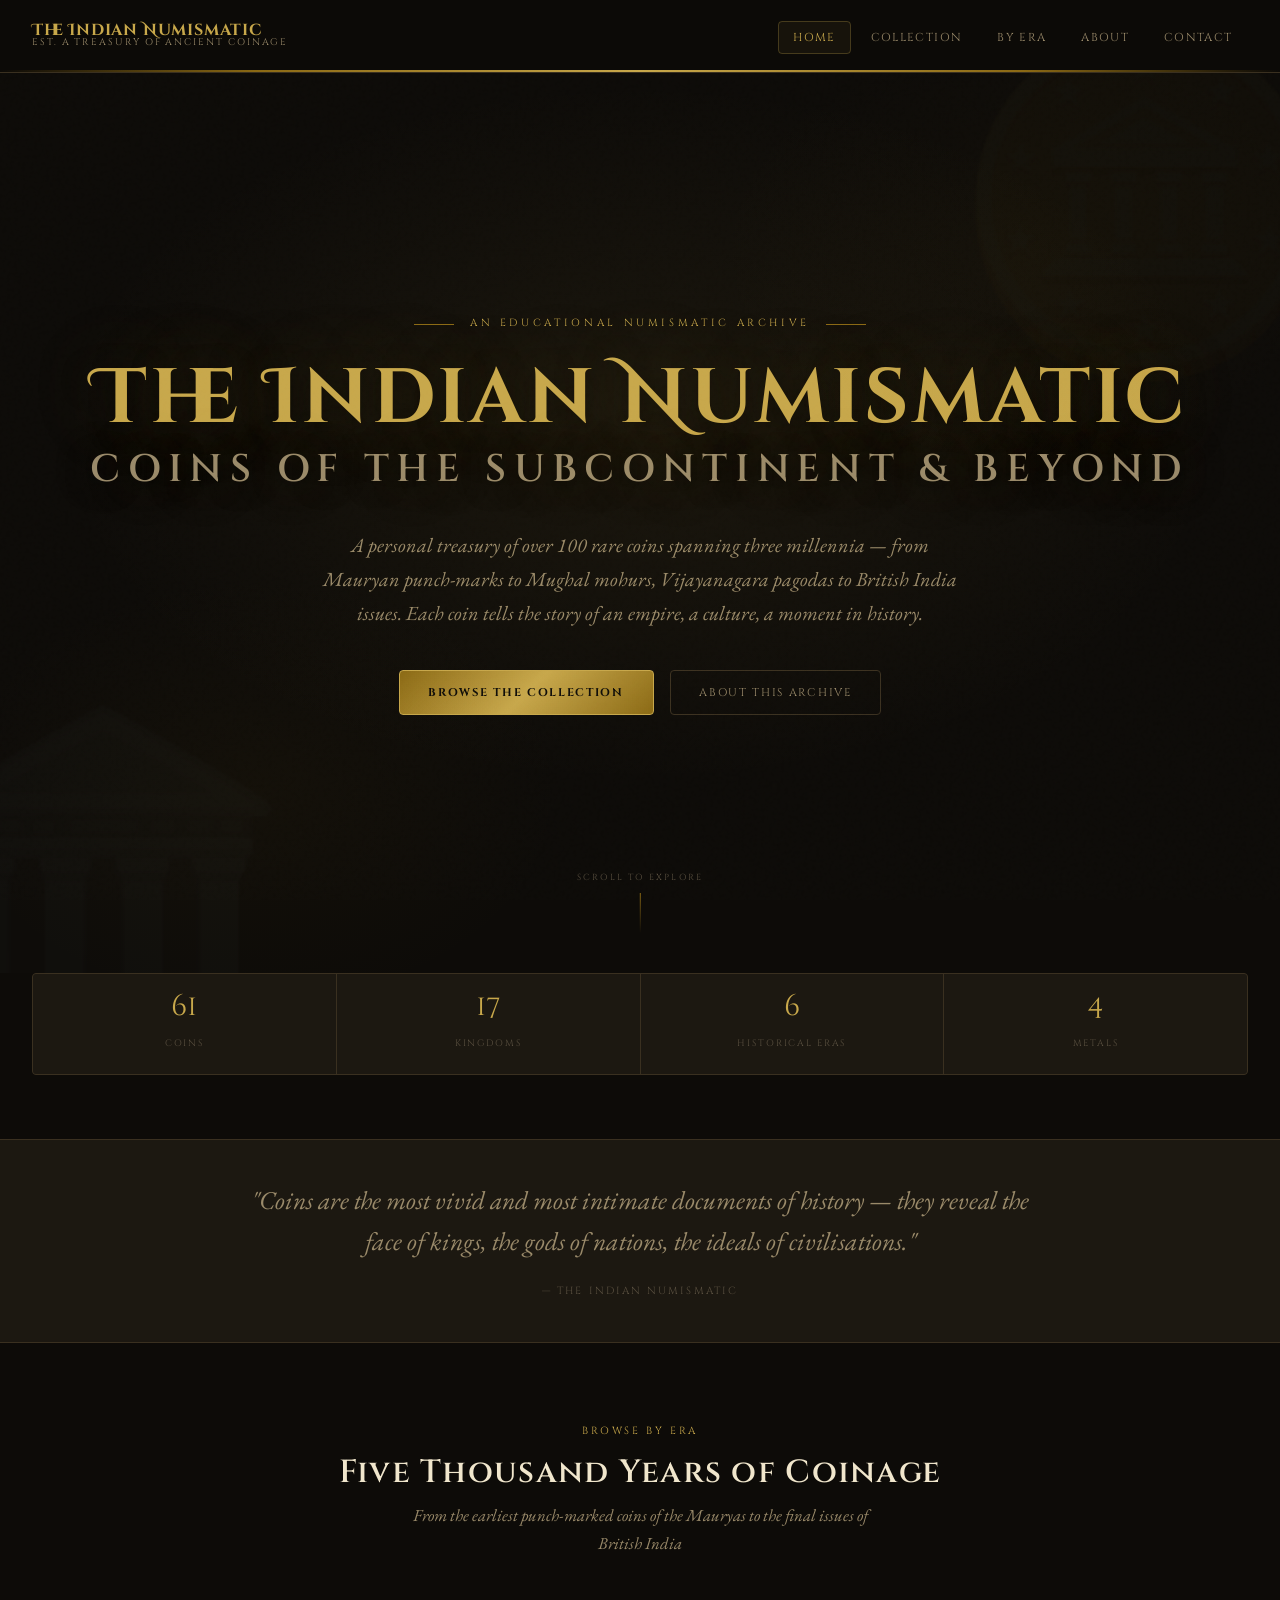
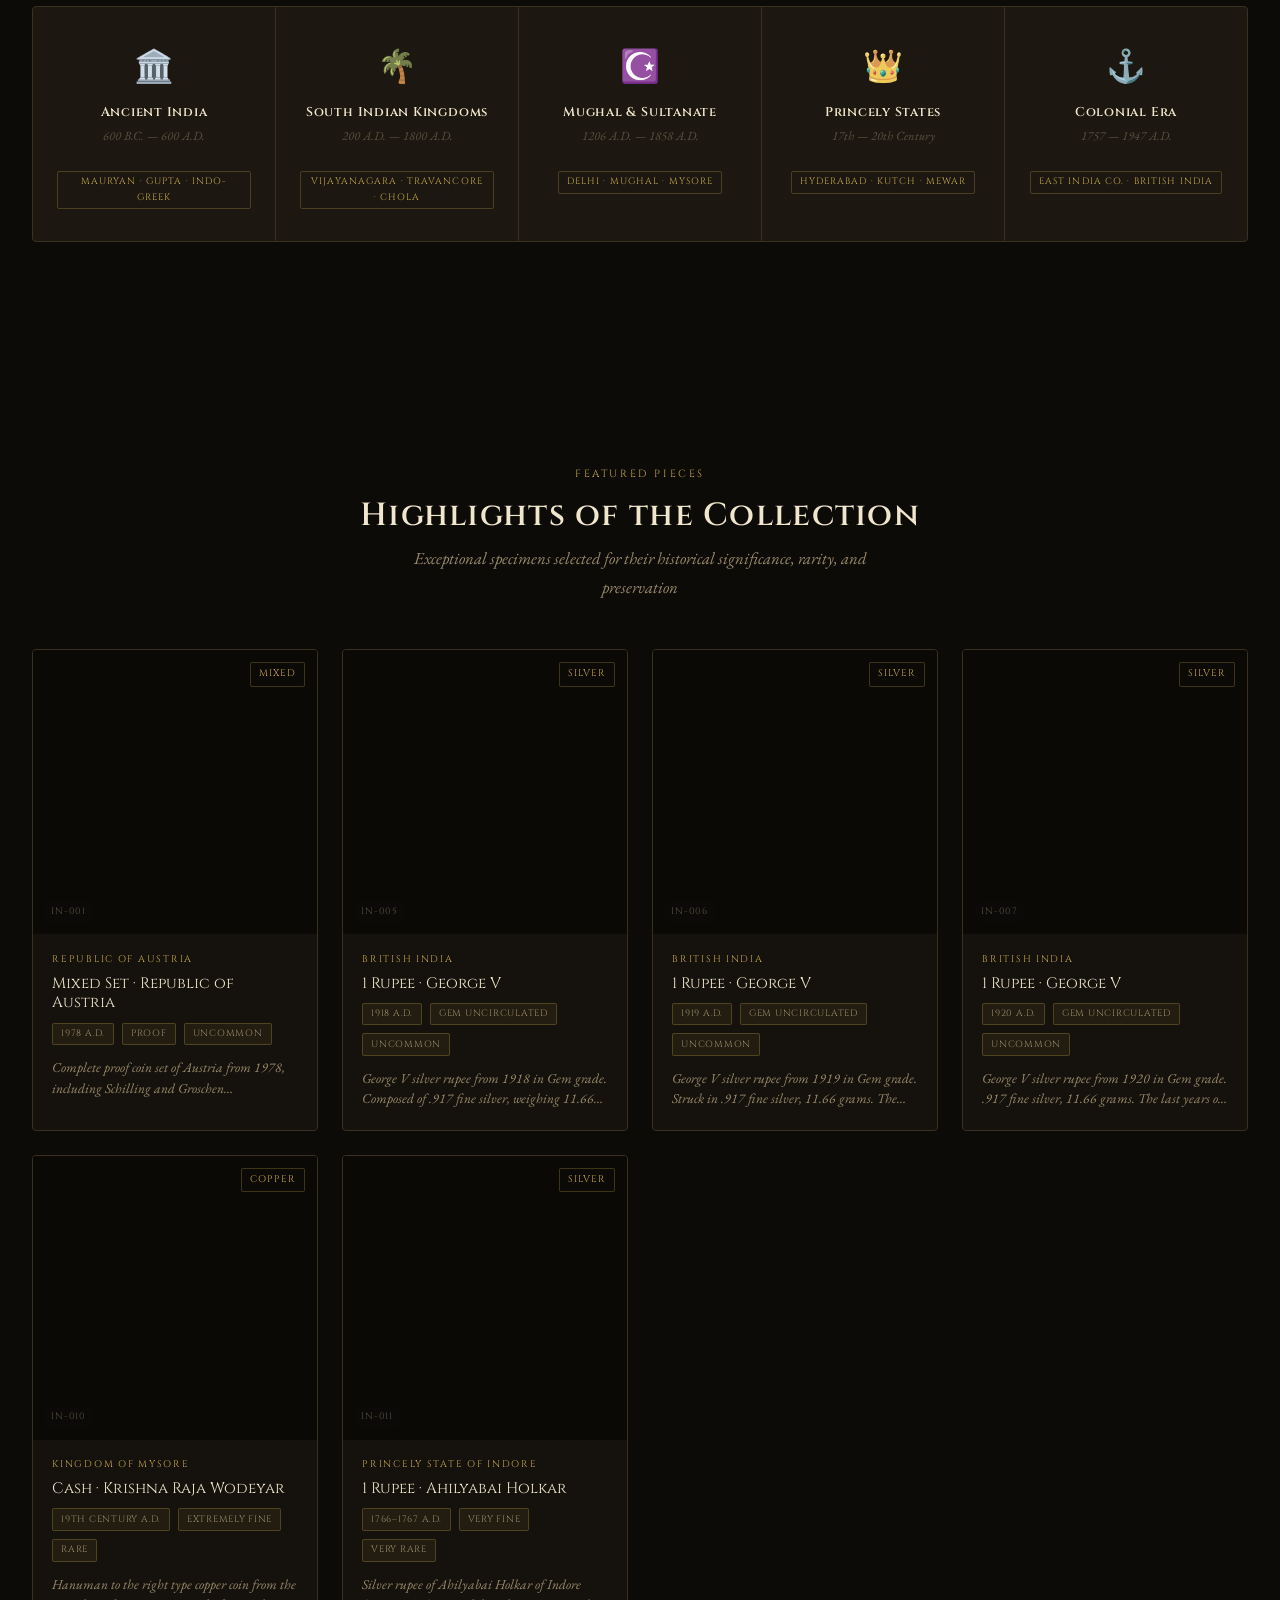
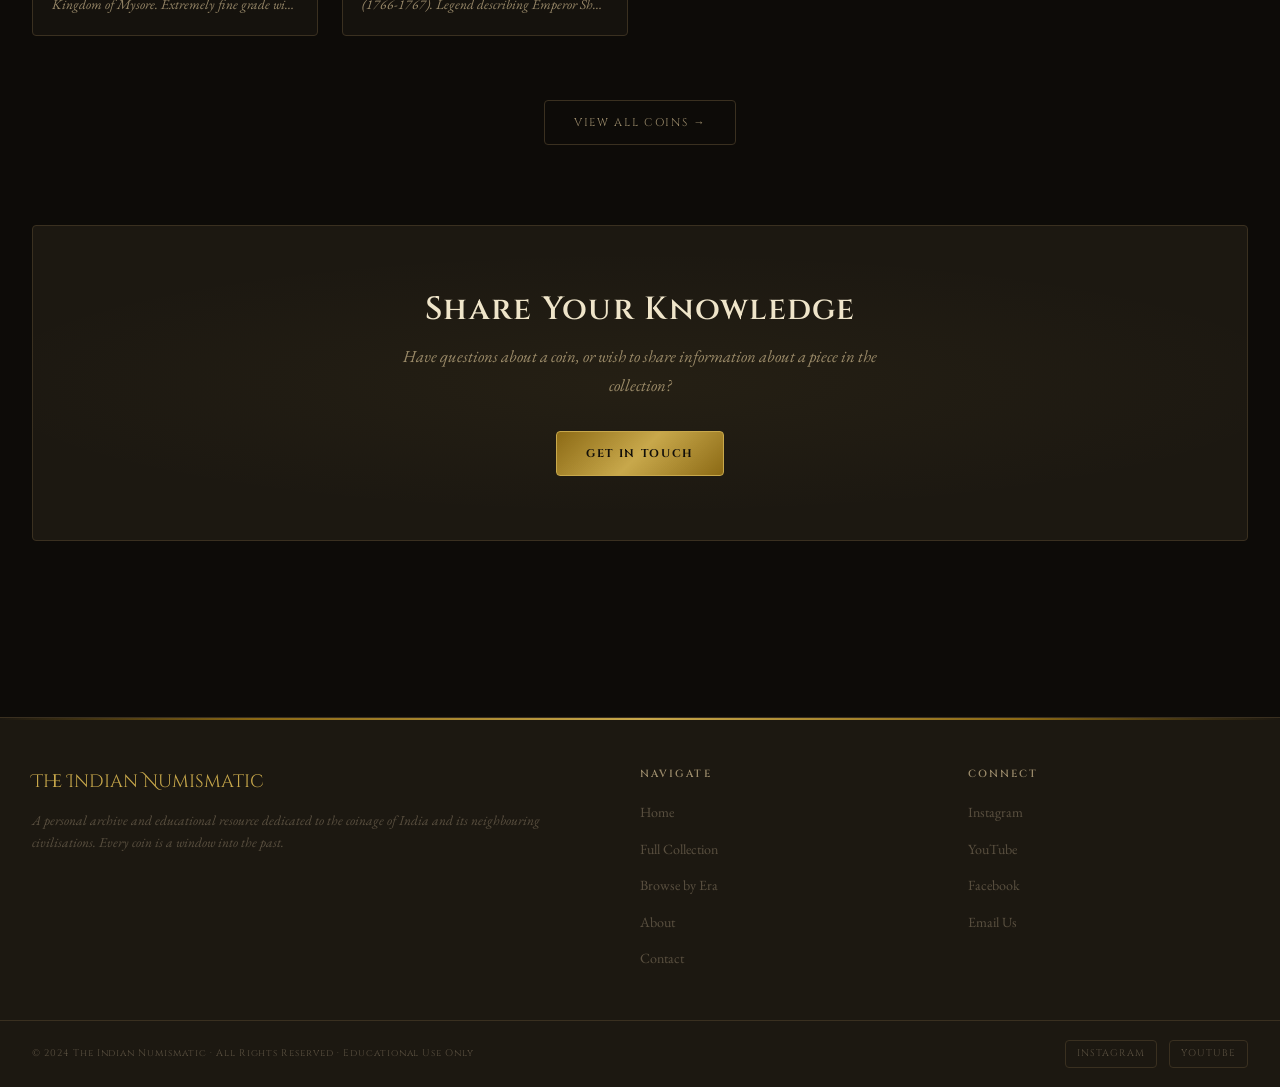
==== commit 404c2ba7: "Add files via upload" ====
--- a/index.html
+++ b/index.html
@@ -262,6 +262,7 @@
       line-height: 1;
     }
   </style>
+<base target="_blank">
 </head>
 <body>
 
@@ -319,19 +320,19 @@
 <section id="stats-section" style="padding:0 2rem;max-width:1400px;margin:0 auto;">
   <div class="stats-bar">
     <div class="stat-item">
-      <span class="stat-number" id="stat-total">100</span>
+      <span class="stat-number" id="stat-total">35</span>
       <span class="stat-label">Coins</span>
     </div>
     <div class="stat-item">
-      <span class="stat-number" id="stat-kingdoms">20</span>
+      <span class="stat-number" id="stat-kingdoms">12</span>
       <span class="stat-label">Kingdoms</span>
     </div>
     <div class="stat-item">
-      <span class="stat-number" id="stat-eras">5</span>
+      <span class="stat-number" id="stat-eras">6</span>
       <span class="stat-label">Historical Eras</span>
     </div>
     <div class="stat-item">
-      <span class="stat-number" id="stat-metals">4</span>
+      <span class="stat-number" id="stat-metals">3</span>
       <span class="stat-label">Metals</span>
     </div>
   </div>
@@ -472,4 +473,4 @@
 
 <script src="script.js"></script>
 </body>
-</html>
+</html>
